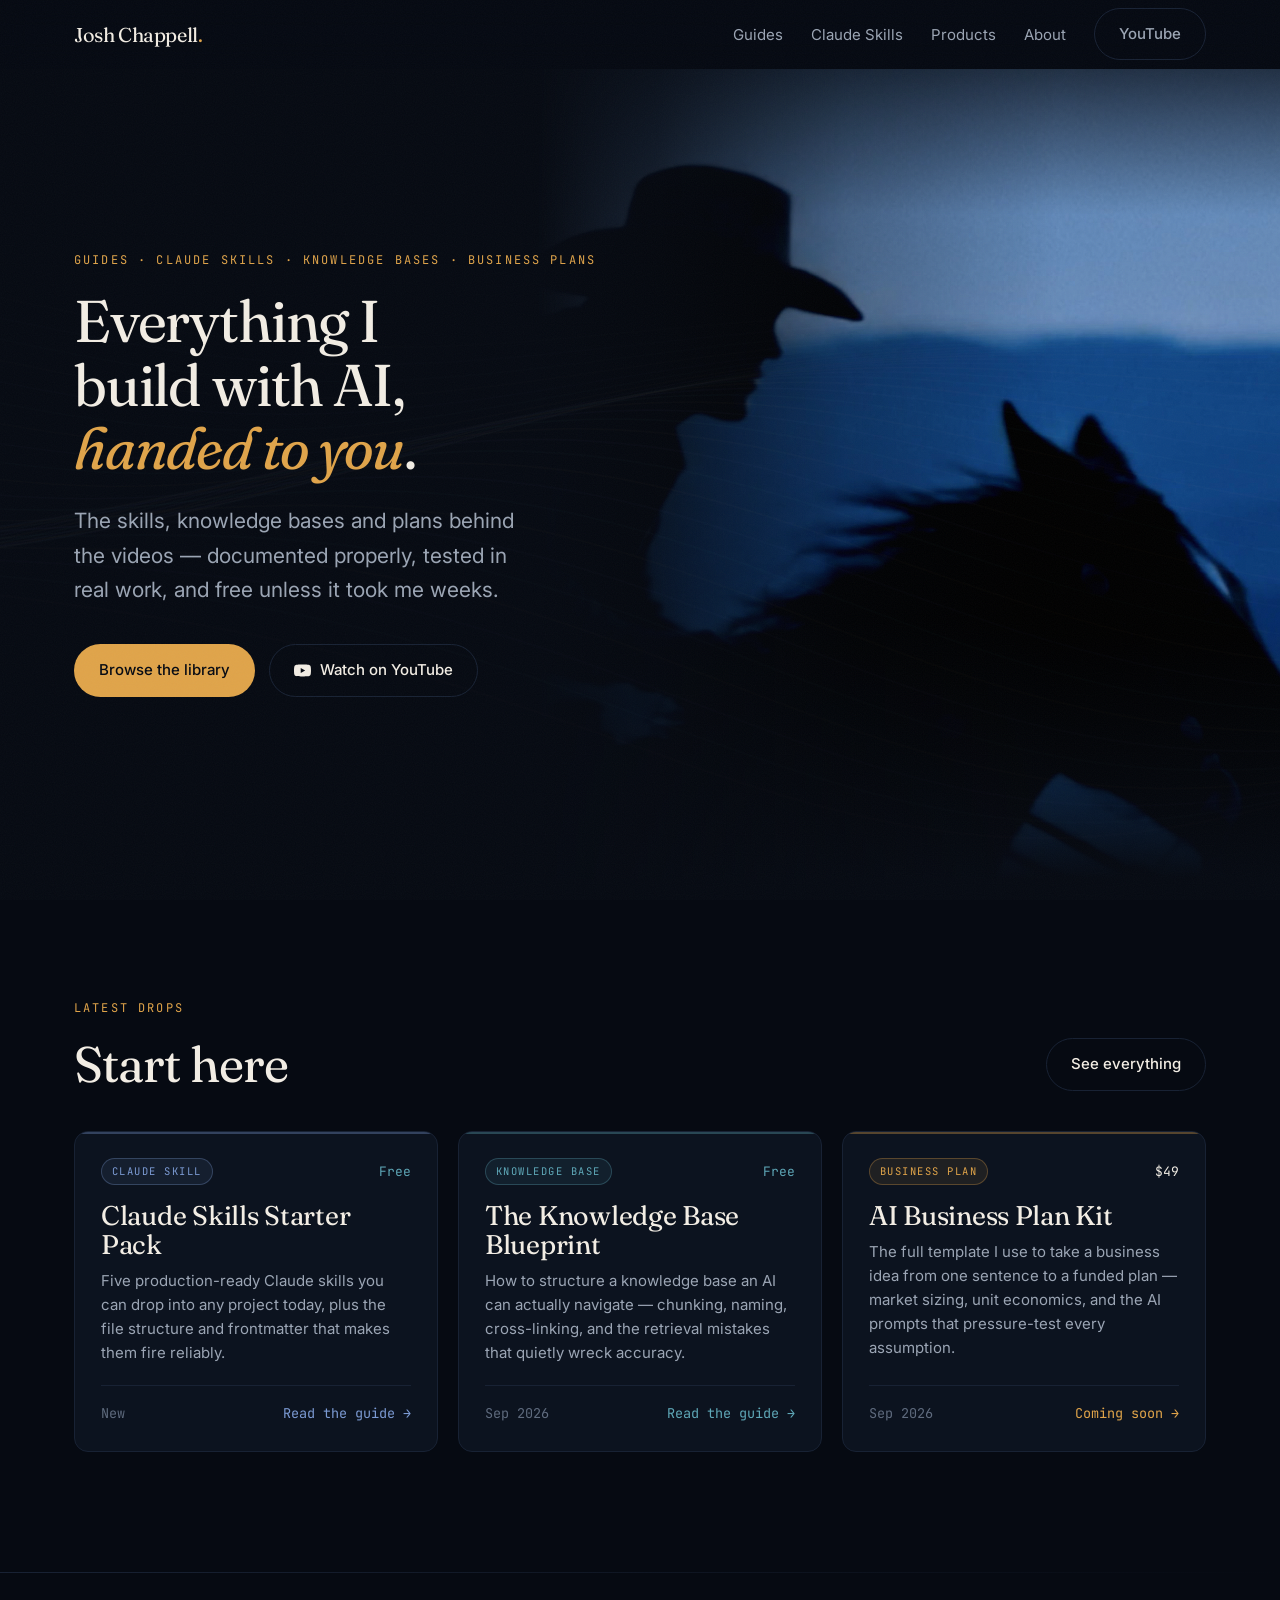
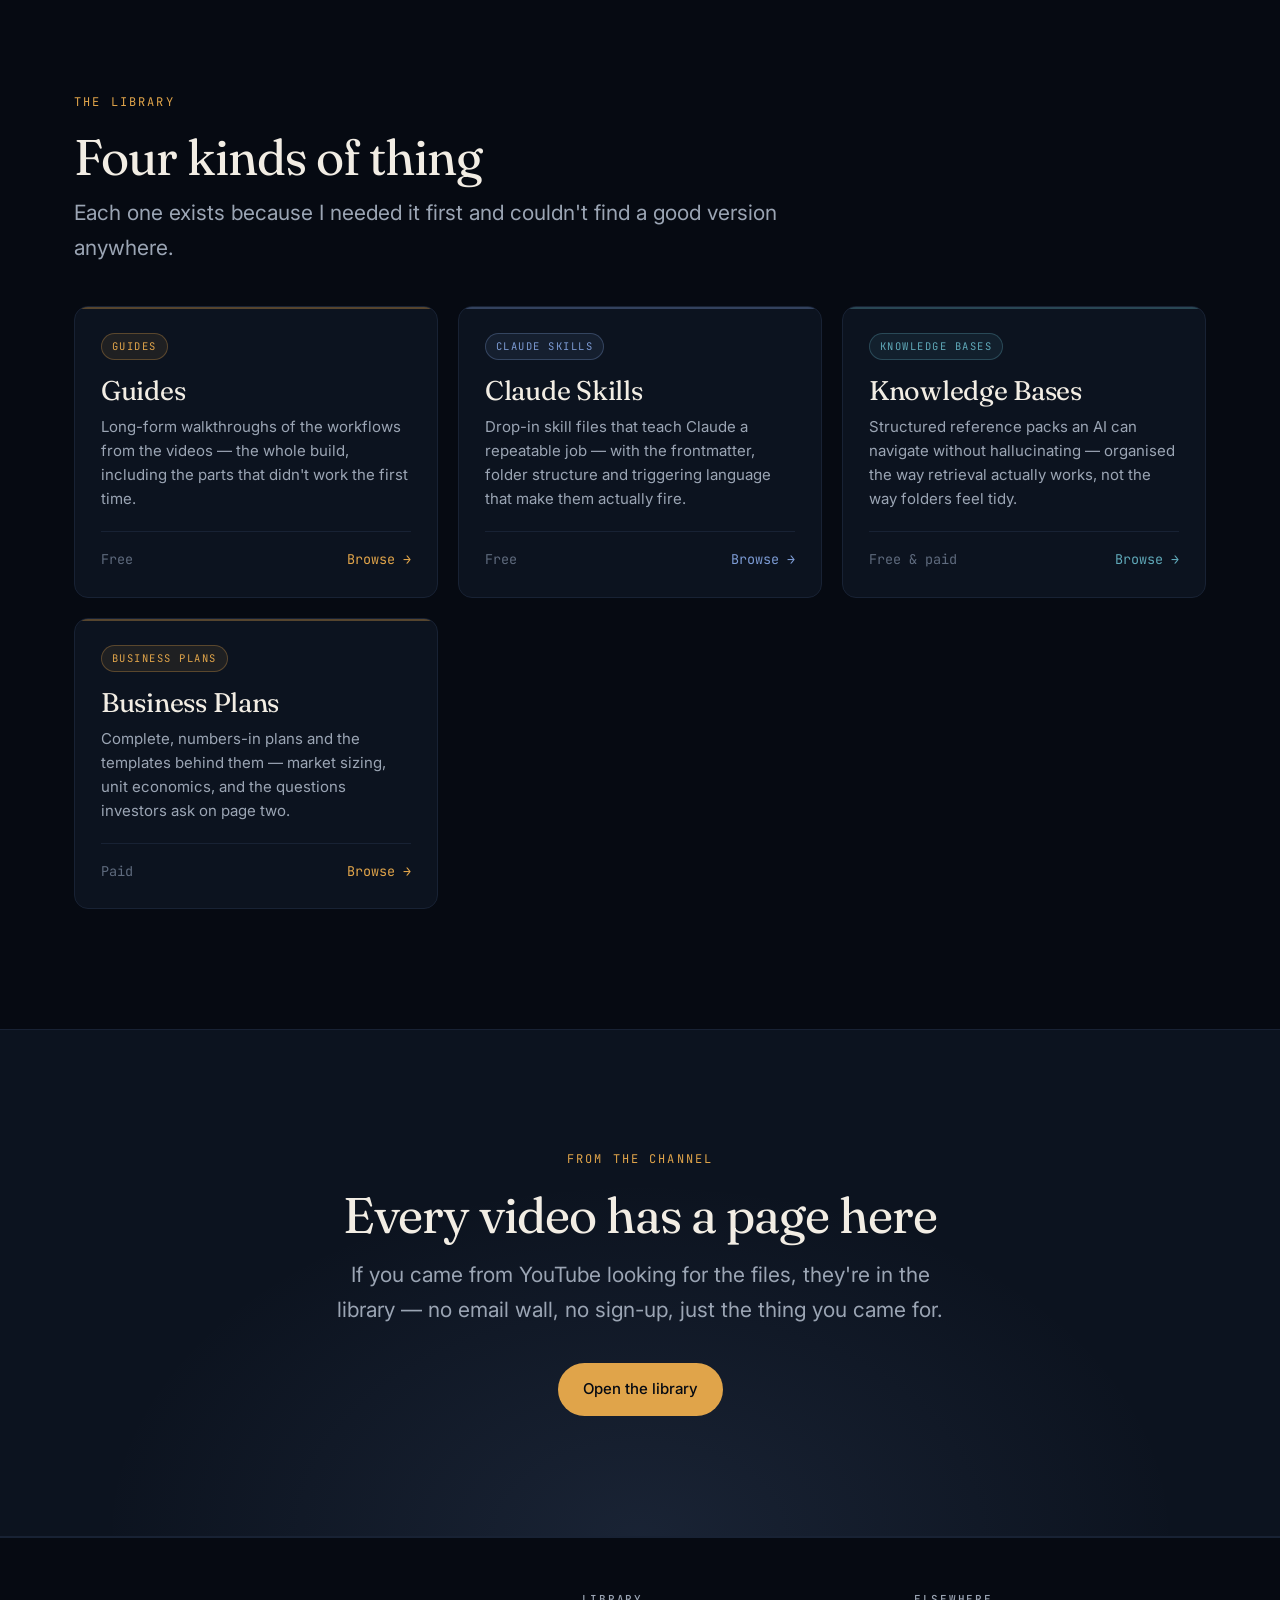
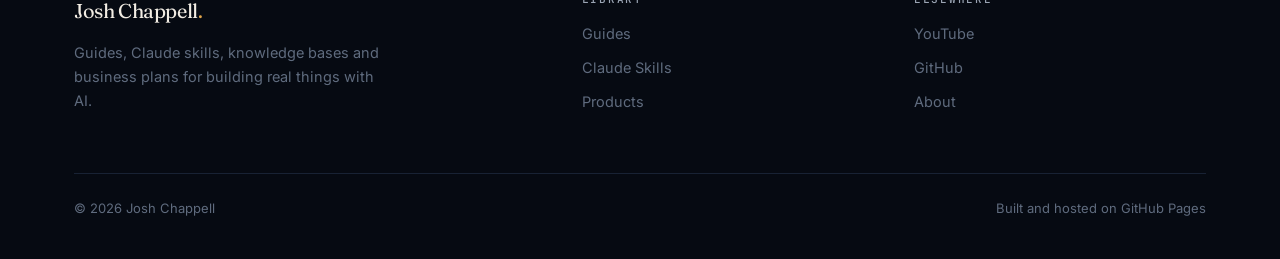
==== index.html @ 3785985f "Launch site: guides, Claude skills, knowledge bases, business plans Static site for GitHub Pages — n" ====
<!DOCTYPE html>
<html lang="en">
<head>
<meta charset="utf-8">
<meta name="viewport" content="width=device-width, initial-scale=1">
<title>Josh Chappell — AI Guides, Claude Skills &amp; Business Plans</title>
<meta name="description" content="Field-tested guides, Claude skills, knowledge bases and business plans for people building real things with AI. Free and paid resources from Josh Chappell.">
<link rel="canonical" href="https://jchappellmedia.github.io/">

<meta property="og:type" content="website">
<meta property="og:title" content="Josh Chappell — AI Guides, Claude Skills &amp; Business Plans">
<meta property="og:description" content="Field-tested guides, Claude skills, knowledge bases and business plans for people building real things with AI.">
<meta property="og:url" content="https://jchappellmedia.github.io/">
<meta property="og:image" content="https://jchappellmedia.github.io/assets/img/og.jpg">
<meta name="twitter:card" content="summary_large_image">

<link rel="icon" href="data:image/svg+xml,<svg xmlns='http://www.w3.org/2000/svg' viewBox='0 0 100 100'><rect width='100' height='100' rx='22' fill='%2308080C'/><text y='72' x='50' text-anchor='middle' font-size='62' font-family='Georgia,serif' fill='%23E0A44A'>J</text></svg>">

<link rel="preconnect" href="https://fonts.googleapis.com">
<link rel="preconnect" href="https://fonts.gstatic.com" crossorigin>
<link href="https://fonts.googleapis.com/css2?family=Fraunces:ital,opsz,wght@0,9..144,300..700;1,9..144,300..700&family=Inter:wght@400;500;600&family=JetBrains+Mono:wght@400;500&display=swap" rel="stylesheet">
<link rel="stylesheet" href="assets/css/site.css">
</head>
<body>

<header class="site-header">
  <div class="wrap nav">
    <a class="brand" href="index.html">Josh Chappell<span class="dot">.</span></a>
    <button class="nav-toggle" aria-label="Menu" aria-expanded="false">
      <svg width="24" height="24" viewBox="0 0 24 24" fill="none" stroke="currentColor" stroke-width="1.6">
        <path d="M3 6h18M3 12h18M3 18h18"/>
      </svg>
    </button>
    <ul class="nav-links">
      <li><a href="guides.html">Guides</a></li>
      <li><a href="skills.html">Claude Skills</a></li>
      <li><a href="products.html">Products</a></li>
      <li><a href="about.html">About</a></li>
      <li><a class="btn btn-ghost" href="https://youtube.com/@jchappellmedia" target="_blank" rel="noopener">YouTube</a></li>
    </ul>
  </div>
</header>

<main>

  <!-- ================= HERO ================= -->
  <section class="hero" id="hero">
    <div class="hero-photo" aria-hidden="true"></div>
    <div class="hero-veil" aria-hidden="true"></div>
    <canvas id="hero-canvas" aria-hidden="true"></canvas>
    <div class="wrap">
      <p class="eyebrow reveal">Guides &middot; Claude Skills &middot; Knowledge Bases &middot; Business Plans</p>
      <h1 class="reveal">Everything I build with AI, <em>handed to you</em>.</h1>
      <p class="lede reveal">The skills, knowledge bases and plans behind the videos — documented properly, tested in real work, and free unless it took me weeks.</p>
      <div class="hero-actions reveal">
        <a class="btn btn-primary" href="guides.html">Browse the library</a>
        <a class="btn btn-ghost" href="https://youtube.com/@jchappellmedia" target="_blank" rel="noopener">
          <svg width="17" height="17" viewBox="0 0 24 24" fill="currentColor" aria-hidden="true"><path d="M23.5 6.2a3 3 0 0 0-2.1-2.1C19.5 3.5 12 3.5 12 3.5s-7.5 0-9.4.6A3 3 0 0 0 .5 6.2C0 8.1 0 12 0 12s0 3.9.5 5.8a3 3 0 0 0 2.1 2.1c1.9.6 9.4.6 9.4.6s7.5 0 9.4-.6a3 3 0 0 0 2.1-2.1C24 15.9 24 12 24 12s0-3.9-.5-5.8ZM9.5 15.6V8.4l6.3 3.6-6.3 3.6Z"/></svg>
          Watch on YouTube
        </a>
      </div>
    </div>
  </section>

  <!-- ================= FEATURED ================= -->
  <section class="section" id="featured">
    <div class="wrap">
      <div class="section-head reveal">
        <div>
          <p class="eyebrow">Latest drops</p>
          <h2>Start here</h2>
        </div>
        <a class="btn btn-ghost" href="guides.html">See everything</a>
      </div>
      <div class="grid" data-grid="featured" data-limit="6"></div>
    </div>
  </section>

  <hr class="rule">

  <!-- ================= WHAT'S INSIDE ================= -->
  <section class="section">
    <div class="wrap">
      <div class="section-head reveal">
        <div>
          <p class="eyebrow">The library</p>
          <h2>Four kinds of thing</h2>
          <p class="lede">Each one exists because I needed it first and couldn't find a good version anywhere.</p>
        </div>
      </div>
      <div class="grid">
        <a class="card reveal" href="guides.html" style="--accent:var(--gold)">
          <div class="card-top"><span class="tag">Guides</span></div>
          <h3>Guides</h3>
          <p>Long-form walkthroughs of the workflows from the videos — the whole build, including the parts that didn't work the first time.</p>
          <div class="card-foot"><span>Free</span><span class="card-cta">Browse &rarr;</span></div>
        </a>
        <a class="card reveal" href="skills.html" style="--accent:var(--violet)">
          <div class="card-top"><span class="tag">Claude Skills</span></div>
          <h3>Claude Skills</h3>
          <p>Drop-in skill files that teach Claude a repeatable job — with the frontmatter, folder structure and triggering language that make them actually fire.</p>
          <div class="card-foot"><span>Free</span><span class="card-cta">Browse &rarr;</span></div>
        </a>
        <a class="card reveal" href="products.html#knowledge-base" style="--accent:var(--teal)">
          <div class="card-top"><span class="tag">Knowledge Bases</span></div>
          <h3>Knowledge Bases</h3>
          <p>Structured reference packs an AI can navigate without hallucinating — organised the way retrieval actually works, not the way folders feel tidy.</p>
          <div class="card-foot"><span>Free &amp; paid</span><span class="card-cta">Browse &rarr;</span></div>
        </a>
        <a class="card reveal" href="products.html#business-plan" style="--accent:var(--gold)">
          <div class="card-top"><span class="tag">Business Plans</span></div>
          <h3>Business Plans</h3>
          <p>Complete, numbers-in plans and the templates behind them — market sizing, unit economics, and the questions investors ask on page two.</p>
          <div class="card-foot"><span>Paid</span><span class="card-cta">Browse &rarr;</span></div>
        </a>
      </div>
    </div>
  </section>

  <!-- ================= CTA BAND ================= -->
  <section class="section band">
    <div class="wrap">
      <p class="eyebrow reveal">From the channel</p>
      <h2 class="reveal">Every video has a page here</h2>
      <p class="lede reveal">If you came from YouTube looking for the files, they're in the library — no email wall, no sign-up, just the thing you came for.</p>
      <div class="hero-actions reveal" style="justify-content:center">
        <a class="btn btn-primary" href="guides.html">Open the library</a>
      </div>
    </div>
  </section>

</main>

<footer class="site-footer">
  <div class="wrap">
    <div class="footer-grid">
      <div>
        <a class="brand" href="index.html">Josh Chappell<span class="dot">.</span></a>
        <p style="margin-top:14px;max-width:34ch">Guides, Claude skills, knowledge bases and business plans for building real things with AI.</p>
      </div>
      <div>
        <h4>Library</h4>
        <ul>
          <li><a href="guides.html">Guides</a></li>
          <li><a href="skills.html">Claude Skills</a></li>
          <li><a href="products.html">Products</a></li>
        </ul>
      </div>
      <div>
        <h4>Elsewhere</h4>
        <ul>
          <li><a href="https://youtube.com/@jchappellmedia" target="_blank" rel="noopener">YouTube</a></li>
          <li><a href="https://github.com/jchappellmedia" target="_blank" rel="noopener">GitHub</a></li>
          <li><a href="about.html">About</a></li>
        </ul>
      </div>
    </div>
    <div class="footer-bottom">
      <span>&copy; <span data-year>2026</span> Josh Chappell</span>
      <span>Built and hosted on GitHub Pages</span>
    </div>
  </div>
</footer>

<script src="assets/js/site.js"></script>
</body>
</html>
---- assets/css/site.css ----
/* ============================================================
   Josh Chappell — design system
   Edit the tokens below to restyle the entire site at once.
   ============================================================ */

:root {
  /* --- Color --- */
  --ink:        #060A12;   /* deep blue-hour black     */
  --ink-2:      #0C131F;   /* raised surfaces (cards)  */
  --ink-3:      #182234;   /* borders, hairlines       */
  --paper:      #F2EDE4;   /* primary text             */
  --paper-dim:  #9BA5B4;   /* secondary text           */
  --paper-faint:#5F6B7E;   /* tertiary / meta text     */
  --gold:       #E0A44A;   /* primary accent           */
  --violet:     #7C9BD4;   /* secondary accent (dusk)  */
  --teal:       #5FA8B8;   /* tertiary accent          */

  /* --- Type --- */
  --display: "Fraunces", Georgia, "Times New Roman", serif;
  --body:    "Inter", -apple-system, BlinkMacSystemFont, "Segoe UI", sans-serif;
  --mono:    "JetBrains Mono", ui-monospace, "SF Mono", Menlo, monospace;

  /* --- Layout --- */
  --gutter: 24px;
  --max:    1180px;
  --radius: 14px;

  /* --- Motion --- */
  --ease: cubic-bezier(0.22, 1, 0.36, 1);
}

*, *::before, *::after { box-sizing: border-box; }

html { scroll-behavior: smooth; -webkit-text-size-adjust: 100%; }

body {
  margin: 0;
  background: var(--ink);
  color: var(--paper);
  font-family: var(--body);
  font-size: 17px;
  line-height: 1.65;
  -webkit-font-smoothing: antialiased;
  overflow-x: hidden;
}

/* Subtle film grain over the whole page — the "artful" texture. */
body::after {
  content: "";
  position: fixed;
  inset: 0;
  pointer-events: none;
  z-index: 9999;
  opacity: 0.035;
  background-image: url("data:image/svg+xml,%3Csvg xmlns='http://www.w3.org/2000/svg' width='200' height='200'%3E%3Cfilter id='n'%3E%3CfeTurbulence type='fractalNoise' baseFrequency='0.9' numOctaves='3'/%3E%3C/filter%3E%3Crect width='200' height='200' filter='url(%23n)'/%3E%3C/svg%3E");
}

img { max-width: 100%; display: block; }

a { color: var(--gold); text-decoration: none; }
a:hover { text-decoration: underline; text-underline-offset: 3px; }

::selection { background: var(--gold); color: var(--ink); }

/* ---------- Layout primitives ---------- */

.wrap {
  width: 100%;
  max-width: var(--max);
  margin-inline: auto;
  padding-inline: var(--gutter);
}

.section { padding-block: clamp(64px, 10vw, 120px); }

.eyebrow {
  font-family: var(--mono);
  font-size: 12px;
  letter-spacing: 0.18em;
  text-transform: uppercase;
  color: var(--gold);
  margin: 0 0 18px;
}

h1, h2, h3, h4 {
  font-family: var(--display);
  font-weight: 400;
  line-height: 1.08;
  letter-spacing: -0.02em;
  margin: 0 0 0.5em;
  font-variation-settings: "SOFT" 20, "WONK" 1;
}

h1 { font-size: clamp(44px, 8vw, 86px); }
h2 { font-size: clamp(32px, 5vw, 50px); }
h3 { font-size: clamp(21px, 2.6vw, 27px); letter-spacing: -0.01em; }

p { margin: 0 0 1.1em; }

.lede {
  font-size: clamp(18px, 2.2vw, 21px);
  color: var(--paper-dim);
  max-width: 60ch;
}

.rule {
  height: 1px;
  border: 0;
  background: linear-gradient(90deg, var(--ink-3), transparent);
  margin: 0;
}

/* ---------- Header ---------- */

.site-header {
  position: sticky;
  top: 0;
  z-index: 100;
  backdrop-filter: blur(14px);
  -webkit-backdrop-filter: blur(14px);
  background: color-mix(in srgb, var(--ink) 78%, transparent);
  border-bottom: 1px solid transparent;
  transition: border-color 0.3s var(--ease);
}
.site-header.scrolled { border-bottom-color: var(--ink-3); }

.nav {
  display: flex;
  align-items: center;
  justify-content: space-between;
  gap: 20px;
  height: 68px;
}

.brand {
  font-family: var(--display);
  font-size: 20px;
  color: var(--paper);
  letter-spacing: -0.02em;
  white-space: nowrap;
}
.brand:hover { text-decoration: none; color: var(--gold); }
.brand .dot { color: var(--gold); }

.nav-links {
  display: flex;
  align-items: center;
  gap: 28px;
  list-style: none;
  margin: 0;
  padding: 0;
}
.nav-links a {
  color: var(--paper-dim);
  font-size: 15px;
  transition: color 0.2s var(--ease);
}
.nav-links a:hover,
.nav-links a[aria-current="page"] { color: var(--paper); text-decoration: none; }

.nav-toggle {
  display: none;
  background: none;
  border: 0;
  color: var(--paper);
  cursor: pointer;
  padding: 8px;
  margin-right: -8px;
}

/* ---------- Buttons ---------- */

.btn {
  display: inline-flex;
  align-items: center;
  gap: 9px;
  padding: 13px 24px;
  border-radius: 999px;
  font-size: 15px;
  font-weight: 500;
  border: 1px solid transparent;
  cursor: pointer;
  transition: transform 0.2s var(--ease), background 0.2s var(--ease),
              border-color 0.2s var(--ease), color 0.2s var(--ease);
  white-space: nowrap;
}
.btn:hover { text-decoration: none; transform: translateY(-2px); }

.btn-primary { background: var(--gold); color: var(--ink); }
.btn-primary:hover { background: #F0B75E; }

.btn-ghost {
  border-color: var(--ink-3);
  color: var(--paper);
  background: transparent;
}
.btn-ghost:hover { border-color: var(--paper-faint); background: var(--ink-2); }

/* ---------- Hero ---------- */

.hero {
  position: relative;
  min-height: min(88vh, 780px);
  display: flex;
  align-items: center;
  padding-block: 80px;
  overflow: hidden;
}

#hero-canvas {
  position: absolute;
  inset: 0;
  width: 100%;
  height: 100%;
  z-index: 0;
  opacity: 0.55;
}

/* Fade the generative art out toward the bottom so text stays readable. */
.hero::after {
  content: "";
  position: absolute;
  inset: 0;
  z-index: 1;
  pointer-events: none;
  background: radial-gradient(ellipse 80% 60% at 30% 45%,
              transparent 0%, color-mix(in srgb, var(--ink) 70%, transparent) 70%,
              var(--ink) 100%);
}

.hero .wrap { position: relative; z-index: 2; }

.hero h1 { max-width: 15ch; margin-bottom: 24px; }
.hero h1 em {
  font-style: italic;
  color: var(--gold);
  font-variation-settings: "SOFT" 60, "WONK" 1;
}

.hero-actions {
  display: flex;
  flex-wrap: wrap;
  gap: 14px;
  margin-top: 36px;
}

/* ---------- Cards / grid ---------- */

.grid {
  display: grid;
  grid-template-columns: repeat(auto-fill, minmax(290px, 1fr));
  gap: 20px;
}

.card {
  position: relative;
  display: flex;
  flex-direction: column;
  background: var(--ink-2);
  border: 1px solid var(--ink-3);
  border-radius: var(--radius);
  padding: 26px;
  overflow: hidden;
  transition: transform 0.3s var(--ease), border-color 0.3s var(--ease);
  color: inherit;
}
.card:hover {
  transform: translateY(-4px);
  border-color: color-mix(in srgb, var(--accent, var(--gold)) 45%, var(--ink-3));
  text-decoration: none;
}

/* Colored hairline that lights up on hover. */
.card::before {
  content: "";
  position: absolute;
  top: 0; left: 0; right: 0;
  height: 2px;
  background: var(--accent, var(--gold));
  opacity: 0.35;
  transition: opacity 0.3s var(--ease);
}
.card:hover::before { opacity: 1; }

.card-top {
  display: flex;
  align-items: center;
  justify-content: space-between;
  gap: 12px;
  margin-bottom: 16px;
}

.tag {
  font-family: var(--mono);
  font-size: 10.5px;
  letter-spacing: 0.14em;
  text-transform: uppercase;
  color: var(--accent, var(--gold));
  border: 1px solid color-mix(in srgb, var(--accent, var(--gold)) 30%, transparent);
  background: color-mix(in srgb, var(--accent, var(--gold)) 9%, transparent);
  padding: 4px 10px;
  border-radius: 999px;
  white-space: nowrap;
}

.price {
  font-family: var(--mono);
  font-size: 13px;
  color: var(--paper);
  white-space: nowrap;
}
.price.free { color: var(--teal); }

.card h3 { margin-bottom: 10px; color: var(--paper); }

.card p {
  color: var(--paper-dim);
  font-size: 15px;
  line-height: 1.6;
  margin: 0;
  flex: 1;
}

.card-foot {
  margin-top: 20px;
  padding-top: 16px;
  border-top: 1px solid var(--ink-3);
  display: flex;
  align-items: center;
  justify-content: space-between;
  gap: 10px;
  font-size: 13.5px;
  color: var(--paper-faint);
  font-family: var(--mono);
}
.card-cta { color: var(--accent, var(--gold)); }
.card:hover .card-cta { text-decoration: underline; text-underline-offset: 3px; }

/* ---------- Filter pills ---------- */

.filters {
  display: flex;
  flex-wrap: wrap;
  gap: 10px;
  margin-bottom: 32px;
}
.filter {
  background: transparent;
  border: 1px solid var(--ink-3);
  color: var(--paper-dim);
  font-family: var(--mono);
  font-size: 12px;
  letter-spacing: 0.08em;
  text-transform: uppercase;
  padding: 9px 16px;
  border-radius: 999px;
  cursor: pointer;
  transition: all 0.2s var(--ease);
}
.filter:hover { color: var(--paper); border-color: var(--paper-faint); }
.filter[aria-pressed="true"] {
  background: var(--paper);
  border-color: var(--paper);
  color: var(--ink);
}

.empty {
  color: var(--paper-faint);
  font-family: var(--mono);
  font-size: 14px;
  padding: 48px 0;
  text-align: center;
  grid-column: 1 / -1;
}

/* ---------- Section heading row ---------- */

.section-head {
  display: flex;
  align-items: flex-end;
  justify-content: space-between;
  gap: 24px;
  margin-bottom: 40px;
  flex-wrap: wrap;
}
.section-head h2 { margin-bottom: 0; }
.section-head .lede { margin: 12px 0 0; }

/* ---------- Article (guide pages) ---------- */

.article {
  max-width: 720px;
  margin-inline: auto;
  padding-block: 64px 96px;
}
.article-meta {
  font-family: var(--mono);
  font-size: 12.5px;
  letter-spacing: 0.1em;
  text-transform: uppercase;
  color: var(--paper-faint);
  margin-bottom: 18px;
  display: flex;
  gap: 14px;
  flex-wrap: wrap;
}
.article h1 { font-size: clamp(36px, 6vw, 58px); margin-bottom: 20px; }
.article h2 { font-size: clamp(26px, 3.4vw, 34px); margin-top: 2em; }
.article h3 { margin-top: 1.8em; }
.article p, .article li { color: #D6D1C8; }
.article ul, .article ol { padding-left: 1.3em; }
.article li { margin-bottom: 0.5em; }
.article blockquote {
  margin: 2em 0;
  padding: 4px 0 4px 24px;
  border-left: 2px solid var(--gold);
  font-family: var(--display);
  font-size: 21px;
  font-style: italic;
  color: var(--paper);
}
.article code {
  font-family: var(--mono);
  font-size: 0.87em;
  background: var(--ink-2);
  border: 1px solid var(--ink-3);
  border-radius: 5px;
  padding: 2px 6px;
  color: var(--gold);
}
.article pre {
  background: var(--ink-2);
  border: 1px solid var(--ink-3);
  border-radius: var(--radius);
  padding: 20px;
  overflow-x: auto;
  font-size: 14px;
  line-height: 1.6;
}
.article pre code { background: none; border: 0; padding: 0; color: #D6D1C8; }
.article img { border-radius: var(--radius); margin: 2em 0; }
.article hr { border: 0; height: 1px; background: var(--ink-3); margin: 3em 0; }

.callout {
  background: var(--ink-2);
  border: 1px solid var(--ink-3);
  border-left: 3px solid var(--violet);
  border-radius: 10px;
  padding: 20px 24px;
  margin: 2em 0;
}
.callout p:last-child { margin-bottom: 0; }
.callout strong { color: var(--paper); }

/* ---------- CTA band ---------- */

.band {
  border-block: 1px solid var(--ink-3);
  background:
    radial-gradient(ellipse 60% 100% at 50% 100%,
      color-mix(in srgb, var(--violet) 12%, transparent), transparent 70%),
    var(--ink-2);
  text-align: center;
}
.band .wrap { max-width: 660px; }
.band h2 { margin-bottom: 16px; }
.band .lede { margin-inline: auto; }

/* ---------- Footer ---------- */

.site-footer {
  border-top: 1px solid var(--ink-3);
  padding-block: 56px 40px;
  color: var(--paper-faint);
  font-size: 14.5px;
}
.footer-grid {
  display: grid;
  grid-template-columns: 1.6fr 1fr 1fr;
  gap: 40px;
  margin-bottom: 44px;
}
.site-footer h4 {
  font-family: var(--mono);
  font-size: 11px;
  font-weight: 500;
  letter-spacing: 0.16em;
  text-transform: uppercase;
  color: var(--paper-dim);
  margin-bottom: 16px;
}
.site-footer ul { list-style: none; margin: 0; padding: 0; }
.site-footer li { margin-bottom: 10px; }
.site-footer li a { color: var(--paper-faint); }
.site-footer li a:hover { color: var(--paper); text-decoration: none; }
.footer-bottom {
  display: flex;
  justify-content: space-between;
  gap: 16px;
  flex-wrap: wrap;
  padding-top: 24px;
  border-top: 1px solid var(--ink-3);
  font-size: 13px;
}

/* ---------- Reveal on scroll ---------- */

.reveal {
  opacity: 0;
  transform: translateY(18px);
  transition: opacity 0.7s var(--ease), transform 0.7s var(--ease);
}
.reveal.in { opacity: 1; transform: none; }

/* ---------- Responsive ---------- */

@media (max-width: 860px) {
  .footer-grid { grid-template-columns: 1fr 1fr; }
}

@media (max-width: 680px) {
  body { font-size: 16px; }
  .nav-toggle { display: block; }
  .nav-links {
    position: absolute;
    top: 68px;
    left: 0;
    right: 0;
    flex-direction: column;
    align-items: stretch;
    gap: 0;
    background: var(--ink-2);
    border-bottom: 1px solid var(--ink-3);
    padding: 8px 0;
    display: none;
  }
  .nav-links.open { display: flex; }
  .nav-links li { padding: 0 var(--gutter); }
  .nav-links a { display: block; padding: 13px 0; font-size: 16px; }
  .nav-links .btn { margin: 10px 0 14px; justify-content: center; }
  .hero { min-height: auto; padding-block: 64px 72px; }
  .hero-actions .btn { flex: 1 1 100%; justify-content: center; }
  .footer-grid { grid-template-columns: 1fr; gap: 32px; }
  .grid { grid-template-columns: 1fr; }
}

@media (prefers-reduced-motion: reduce) {
  html { scroll-behavior: auto; }
  *, *::before, *::after {
    animation-duration: 0.01ms !important;
    transition-duration: 0.01ms !important;
  }
  .reveal { opacity: 1; transform: none; }
  #hero-canvas { display: none; }
}

/* ============================================================
   Photographic hero  —  split composition

   The source frame is a full-width silhouette with no empty
   space to set type over, so instead of hiding the subject
   behind a scrim the hero splits: type on the left, the frame
   bleeding off the right edge, the two joined by a gradient.
   On phones it falls back to full-bleed behind a heavy veil.

   To change the hero, replace assets/img/hero.jpg (and
   hero-mobile.jpg). Nothing else needs editing.
   ============================================================ */

.hero.has-photo {
  min-height: min(90vh, 820px);
  padding-block: 72px;
}

.hero-photo {
  position: absolute;
  top: 0;
  bottom: 0;
  right: 0;
  width: 62%;
  z-index: 0;
  overflow: hidden;          /* clips the drift so it cannot cross the veil */
}

.hero-photo::before {
  content: "";
  position: absolute;
  inset: 0;
  background-image: url("../img/hero.jpg");
  background-size: cover;
  background-position: 62% 46%;
  filter: saturate(1.12) contrast(1.1) brightness(0.86);
  animation: heroDrift 34s ease-in-out infinite alternate;
}

@keyframes heroDrift {
  from { transform: scale(1.03); }
  to   { transform: scale(1.09); }
}

/* Feather the photo into the page on every edge so it reads as
   one image, not a pasted-in rectangle. */
.hero-veil {
  position: absolute;
  top: 0;
  bottom: 0;
  right: 0;
  width: 62%;
  z-index: 1;
  pointer-events: none;
  background:
    linear-gradient(90deg,
      var(--ink) 0%,
      color-mix(in srgb, var(--ink) 82%, transparent) 16%,
      color-mix(in srgb, var(--ink) 30%, transparent) 42%,
      transparent 70%),
    linear-gradient(180deg,
      color-mix(in srgb, var(--ink) 70%, transparent) 0%,
      transparent 18%,
      transparent 68%,
      color-mix(in srgb, var(--ink) 75%, transparent) 92%,
      var(--ink) 100%);
}

/* With a photo present the generative art becomes a faint
   texture across the whole hero rather than the main event. */
.hero.has-photo #hero-canvas { z-index: 2; opacity: 0.12; mix-blend-mode: screen; }
.hero.has-photo::after { display: none; }
.hero.has-photo .wrap { z-index: 3; }

/* Keep the type clear of the photo on wide screens. */
.hero.has-photo h1 {
  font-size: clamp(40px, 4.6vw, 64px);
  max-width: 11ch;
}
.hero.has-photo .lede { max-width: 36ch; }

@media (min-width: 1100px) {
  .hero-photo, .hero-veil { width: 58%; }
}

/* ---- Narrow screens: full bleed behind a heavy veil ---- */
@media (max-width: 900px) {
  .hero-photo { width: 100%; }
  .hero-photo::before {
    background-image: url("../img/hero-mobile.jpg");
    background-position: 42% 40%;
    filter: saturate(1.1) contrast(1.12) brightness(0.58);
  }
  .hero-veil {
    width: 100%;
    background:
      linear-gradient(180deg,
        color-mix(in srgb, var(--ink) 78%, transparent) 0%,
        color-mix(in srgb, var(--ink) 55%, transparent) 30%,
        color-mix(in srgb, var(--ink) 80%, transparent) 72%,
        var(--ink) 100%);
  }
  .hero.has-photo h1 { max-width: 15ch; font-size: clamp(40px, 8vw, 62px); }
  .hero.has-photo .lede { max-width: 46ch; }
  .hero.has-photo h1,
  .hero.has-photo .lede {
    text-shadow: 0 2px 26px color-mix(in srgb, var(--ink) 85%, transparent);
  }
}

@media (prefers-reduced-motion: reduce) {
  .hero-photo::before { animation: none; transform: none; }
}
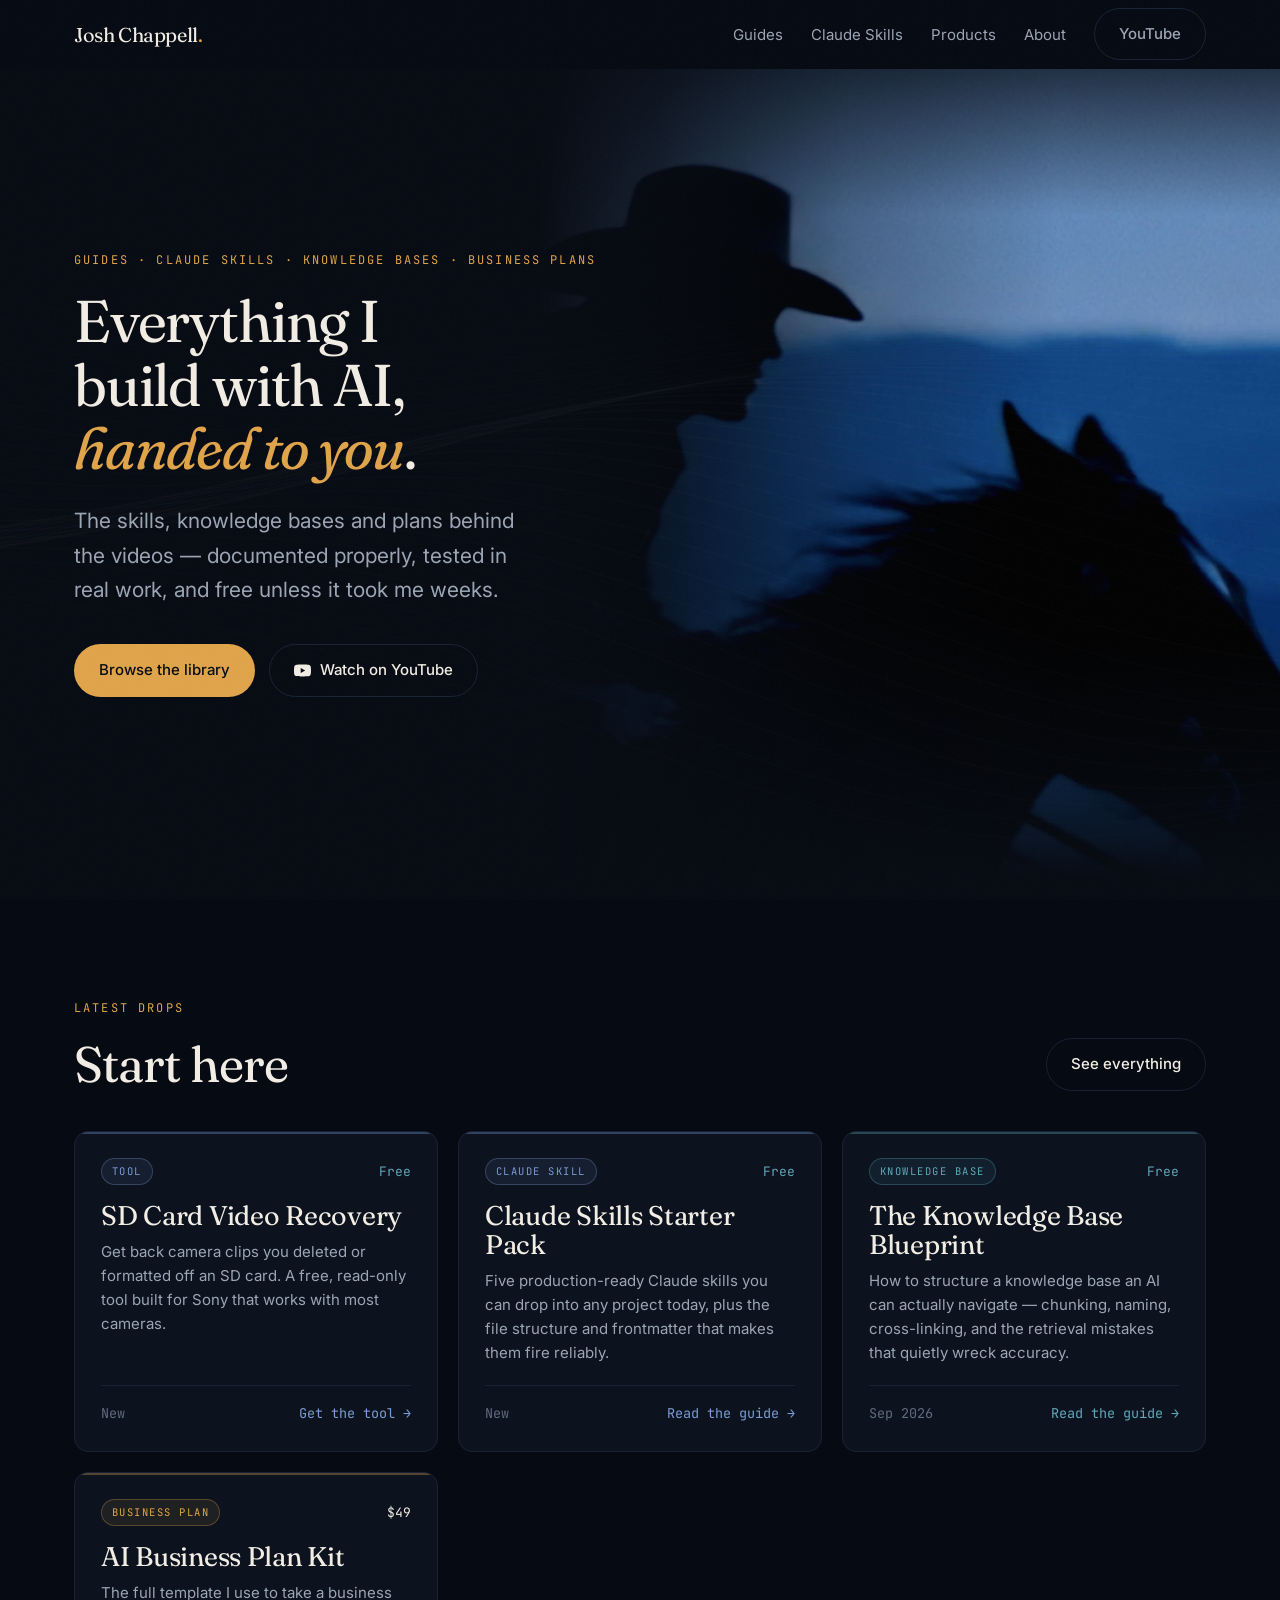
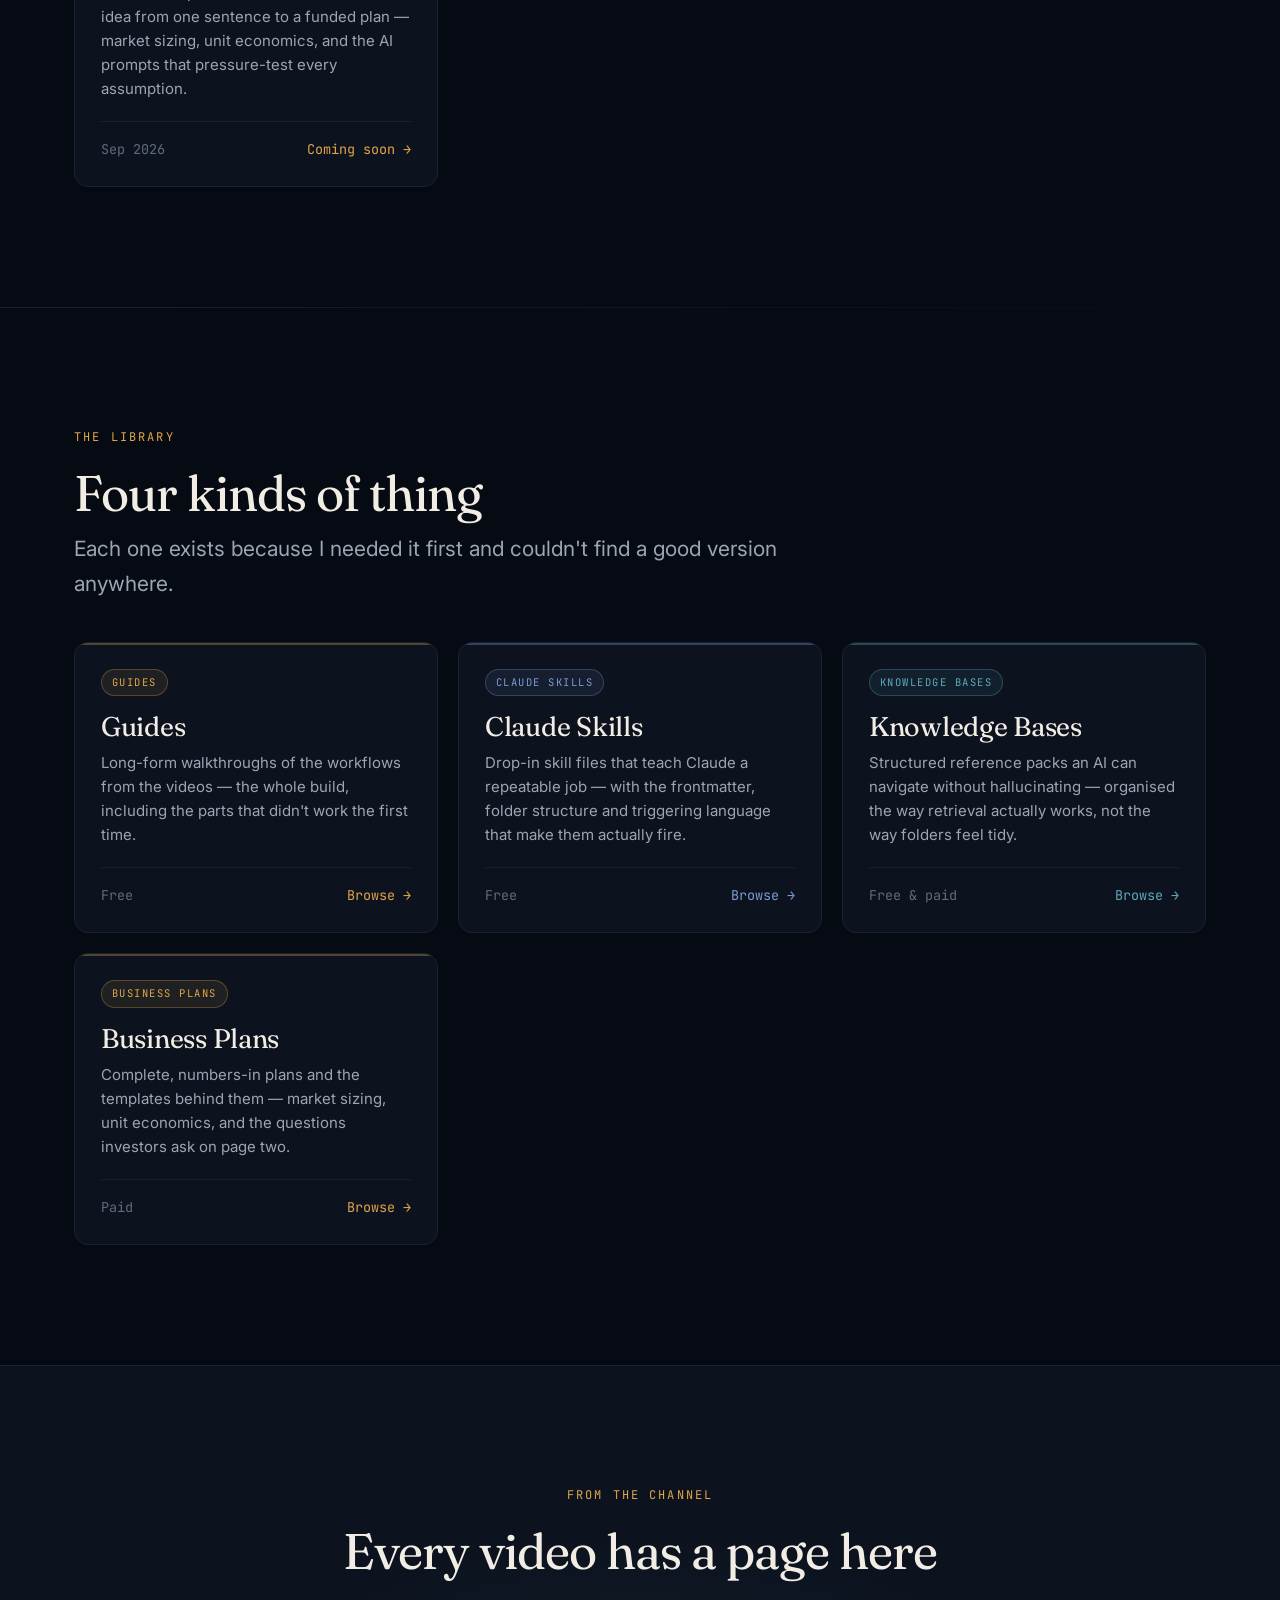
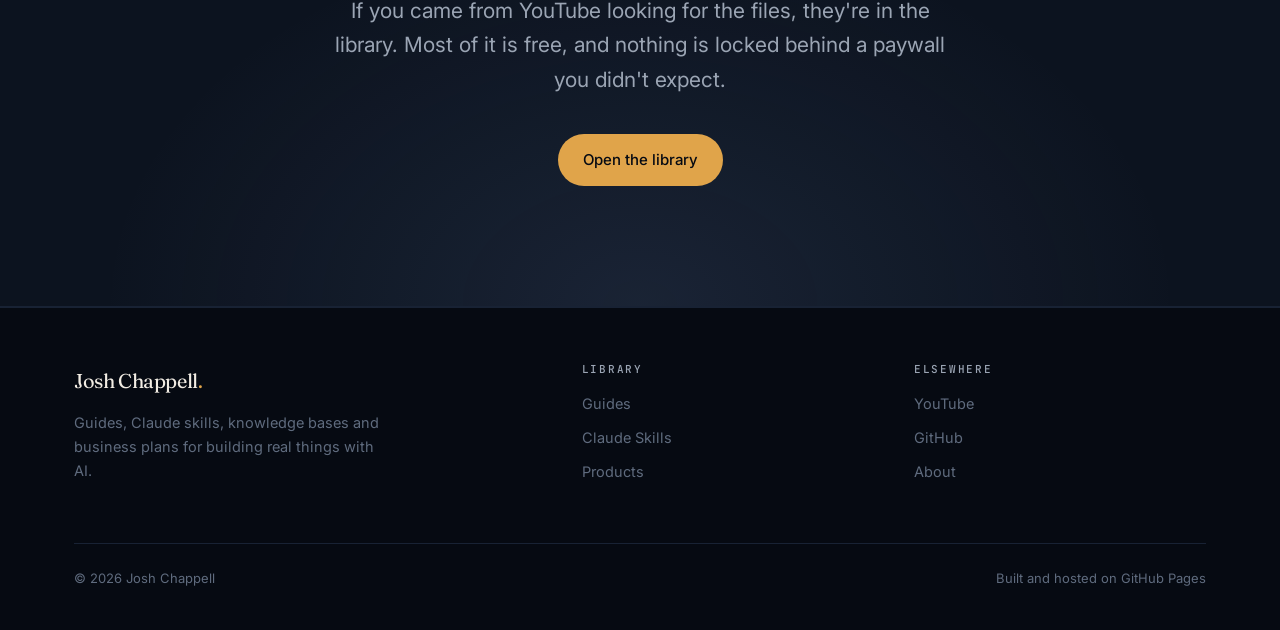
==== commit 8ba26d7b: "Add SD Card Video Recovery tool with email-list download gate - sd-recovery.html: tool page; email +" ====
--- a/index.html
+++ b/index.html
@@ -122,7 +122,7 @@
     <div class="wrap">
       <p class="eyebrow reveal">From the channel</p>
       <h2 class="reveal">Every video has a page here</h2>
-      <p class="lede reveal">If you came from YouTube looking for the files, they're in the library — no email wall, no sign-up, just the thing you came for.</p>
+      <p class="lede reveal">If you came from YouTube looking for the files, they're in the library. Most of it is free, and nothing is locked behind a paywall you didn't expect.</p>
       <div class="hero-actions reveal" style="justify-content:center">
         <a class="btn btn-primary" href="guides.html">Open the library</a>
       </div>
--- a/assets/css/site.css
+++ b/assets/css/site.css
@@ -667,3 +667,44 @@
 @media (prefers-reduced-motion: reduce) {
   .hero-photo::before { animation: none; transform: none; }
 }
+
+/* ---------- Checkout ---------- */
+
+.checkout { max-width: 640px; }
+.checkout h1 { font-size: clamp(34px, 5vw, 52px); }
+
+.back-link {
+  display: inline-block;
+  font-family: var(--mono);
+  font-size: 13px;
+  letter-spacing: 0.08em;
+  text-transform: uppercase;
+  color: var(--paper-faint);
+  margin-bottom: 40px;
+}
+.back-link:hover { color: var(--paper); text-decoration: none; }
+
+.buy-slot {
+  margin: 36px 0 20px;
+  padding: 28px;
+  background: var(--ink-2);
+  border: 1px solid var(--ink-3);
+  border-radius: var(--radius);
+}
+.buy-slot stripe-buy-button { display: block; }
+
+.checkout-note {
+  font-size: 13.5px;
+  color: var(--paper-faint);
+  display: flex;
+  align-items: center;
+  gap: 8px;
+}
+.checkout-note::before {
+  content: "";
+  width: 14px; height: 14px;
+  flex: none;
+  background: var(--teal);
+  -webkit-mask: url("data:image/svg+xml,%3Csvg xmlns='http://www.w3.org/2000/svg' viewBox='0 0 24 24'%3E%3Cpath d='M12 1 3 5v6c0 5.5 3.8 10.7 9 12 5.2-1.3 9-6.5 9-12V5l-9-4Z'/%3E%3C/svg%3E") center/contain no-repeat;
+          mask: url("data:image/svg+xml,%3Csvg xmlns='http://www.w3.org/2000/svg' viewBox='0 0 24 24'%3E%3Cpath d='M12 1 3 5v6c0 5.5 3.8 10.7 9 12 5.2-1.3 9-6.5 9-12V5l-9-4Z'/%3E%3C/svg%3E") center/contain no-repeat;
+}
